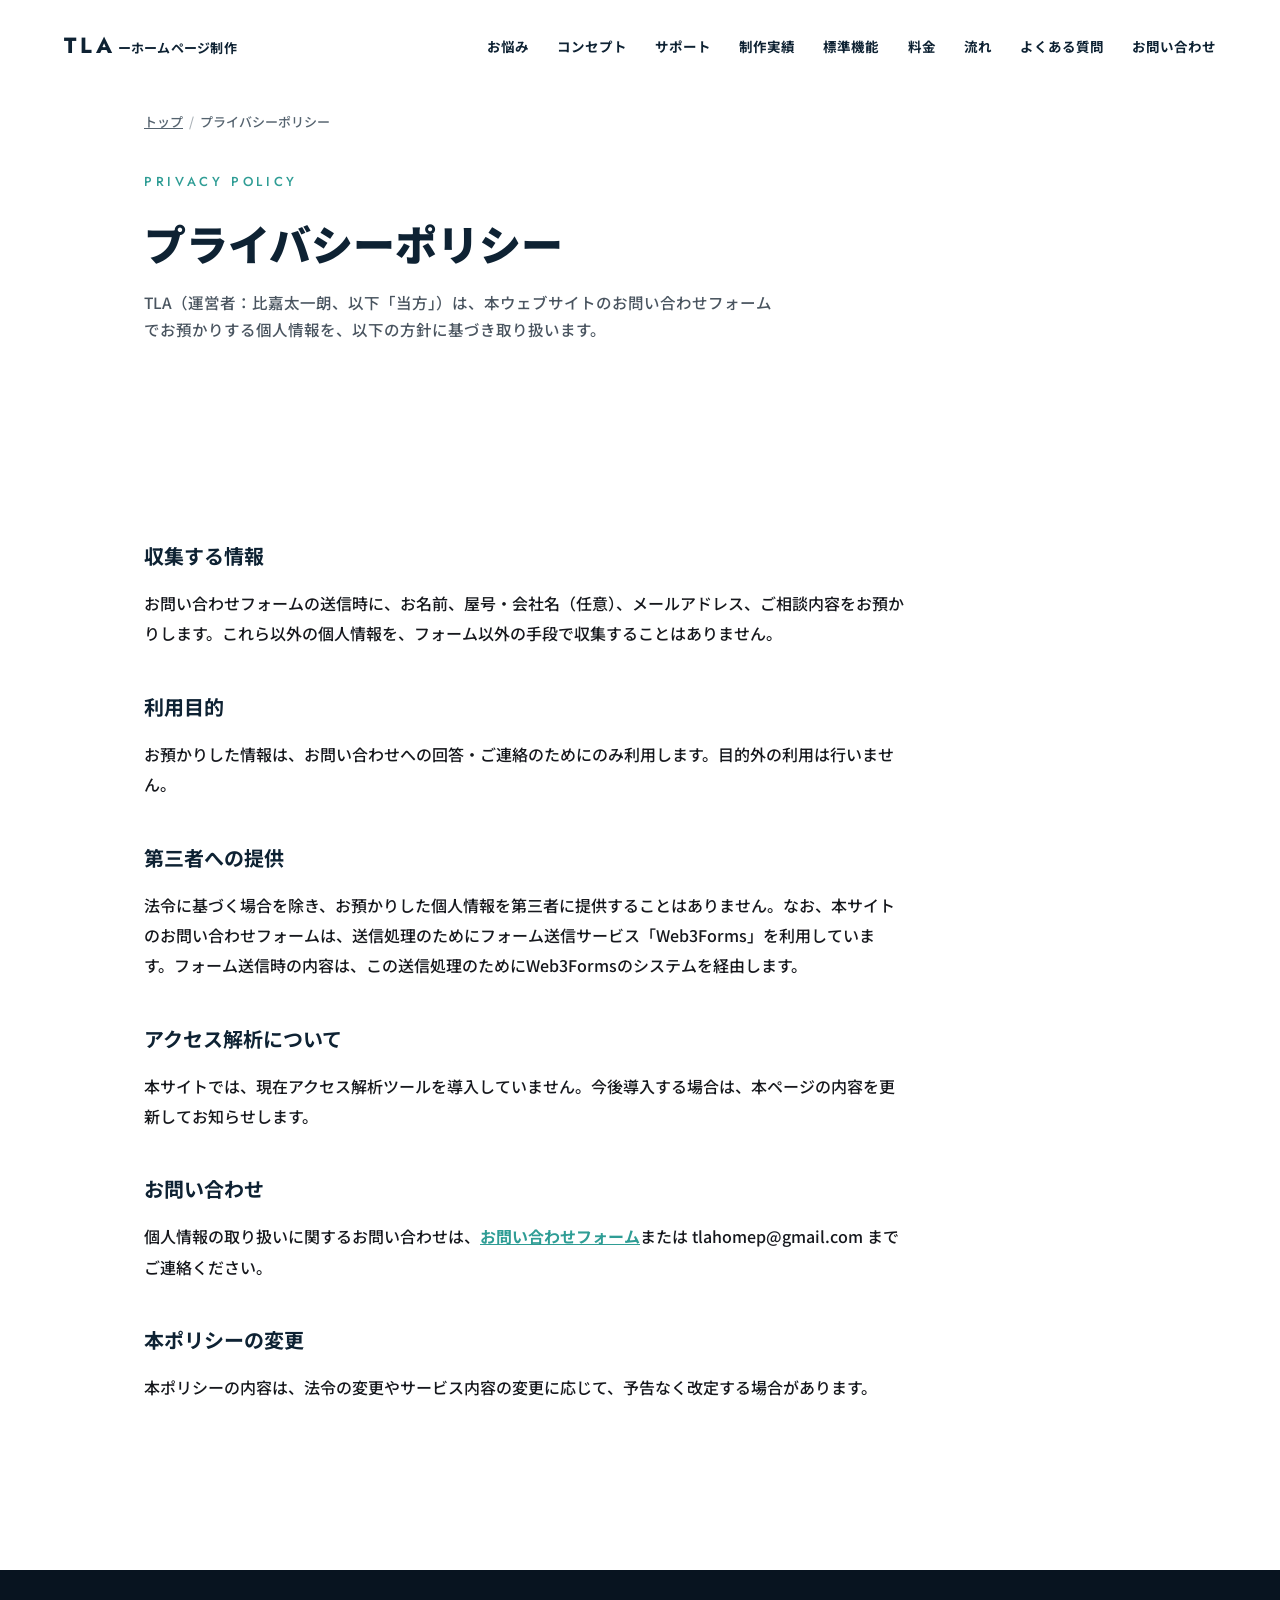
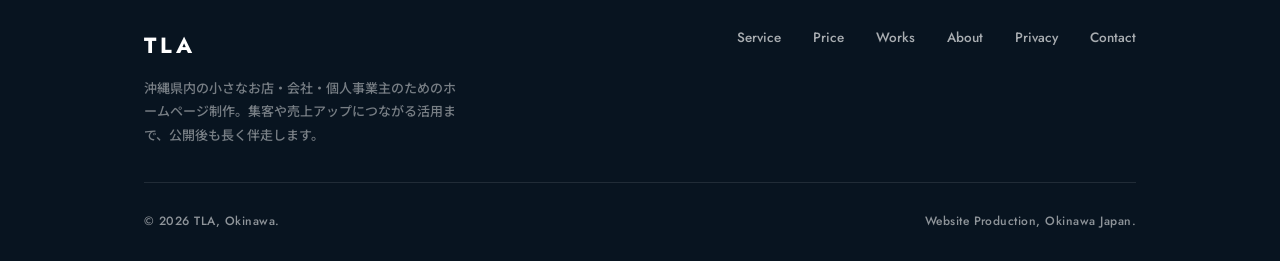
==== privacy/index.html @ 1b1809e0 "サービス・料金・実績・運営者情報・プライバシーポリシーページを追加しSEO拡張 - /service/ /pricing/ /works/ /about/ /privacy/ を新規追加(既存の公開情" ====
<!DOCTYPE html>
<html lang="ja">
<head>
<meta charset="UTF-8">
<meta name="viewport" content="width=device-width, initial-scale=1.0">
<title>プライバシーポリシー｜沖縄のホームページ制作TLA</title>
<meta name="description" content="沖縄のホームページ制作TLAにおける、お問い合わせフォームでお預かりする個人情報の取り扱いについてご案内します。収集する情報の範囲、利用目的、第三者提供の有無をまとめています。">
<link rel="canonical" href="https://okinawa-tla-homepage.netlify.app/privacy/">
<meta name="theme-color" content="#0e2233">

<meta property="og:type" content="website">
<meta property="og:locale" content="ja_JP">
<meta property="og:site_name" content="TLA">
<meta property="og:url" content="https://okinawa-tla-homepage.netlify.app/privacy/">
<meta property="og:title" content="プライバシーポリシー｜沖縄のホームページ制作TLA">
<meta property="og:description" content="沖縄のホームページ制作TLAにおける、お問い合わせフォームでお預かりする個人情報の取り扱いについてご案内します。">
<meta property="og:image" content="https://okinawa-tla-homepage.netlify.app/images/og-image.jpg">

<meta name="twitter:card" content="summary_large_image">
<meta name="twitter:title" content="プライバシーポリシー｜沖縄のホームページ制作TLA">
<meta name="twitter:image" content="https://okinawa-tla-homepage.netlify.app/images/og-image.jpg">

<link rel="icon" type="image/svg+xml" href="../images/favicon.svg">
<link rel="icon" type="image/png" sizes="32x32" href="../images/favicon-32.png">
<link rel="apple-touch-icon" sizes="180x180" href="../images/favicon-180.png">
<link rel="manifest" href="../site.webmanifest">

<link rel="preconnect" href="https://fonts.googleapis.com">
<link rel="preconnect" href="https://fonts.gstatic.com" crossorigin>
<link href="https://fonts.googleapis.com/css2?family=Jost:wght@400;500;700&family=Noto+Sans+JP:wght@400;500;700;900&display=swap" rel="stylesheet">
<link rel="stylesheet" href="../css/style.css">
</head>
<body>

<a href="#main" class="skip-link">メインコンテンツへ移動</a>

<header class="site-header" id="siteHeader">
  <a href="/" class="logo">TLA<span class="logo-sub">ーホームページ制作</span></a>
  <nav class="site-nav-bar">
    <a href="/#problem">お悩み</a>
    <a href="/#concept">コンセプト</a>
    <a href="/#support">サポート</a>
    <a href="/works/">制作実績</a>
    <a href="/service/">標準機能</a>
    <a href="/pricing/">料金</a>
    <a href="/#flow">流れ</a>
    <a href="/#faq">よくある質問</a>
    <a href="/#contact">お問い合わせ</a>
  </nav>
  <button class="nav-toggle" id="navToggle" aria-label="メニュー">
    <span></span><span></span><span></span>
  </button>
</header>

<nav class="nav-overlay" id="navOverlay">
  <ul class="nav-overlay-list">
    <li class="nav-home"><a href="/">ホームに戻る</a></li>
    <li><a href="/#problem">お悩み</a></li>
    <li><a href="/#concept">コンセプト</a></li>
    <li><a href="/#support">サポート</a></li>
    <li><a href="/works/">制作実績</a></li>
    <li><a href="/service/">標準機能</a></li>
    <li><a href="/pricing/">料金</a></li>
    <li><a href="/#flow">流れ</a></li>
    <li><a href="/#faq">よくある質問</a></li>
    <li><a href="/#contact">お問い合わせ</a></li>
  </ul>
</nav>

<main id="main">

  <nav class="breadcrumb" aria-label="パンくずリスト">
    <ol>
      <li><a href="/">トップ</a></li>
      <li>プライバシーポリシー</li>
    </ol>
  </nav>

  <div class="page-hero">
    <p class="eyebrow en">Privacy Policy</p>
    <h1>プライバシーポリシー</h1>
    <p class="section-lead">TLA（運営者：比嘉太一朗、以下「当方」）は、本ウェブサイトのお問い合わせフォームでお預かりする個人情報を、以下の方針に基づき取り扱います。</p>
  </div>

  <section class="section-pad">
    <div class="container">
      <div class="prose">
        <h2>収集する情報</h2>
        <p>お問い合わせフォームの送信時に、お名前、屋号・会社名（任意）、メールアドレス、ご相談内容をお預かりします。これら以外の個人情報を、フォーム以外の手段で収集することはありません。</p>

        <h2>利用目的</h2>
        <p>お預かりした情報は、お問い合わせへの回答・ご連絡のためにのみ利用します。目的外の利用は行いません。</p>

        <h2>第三者への提供</h2>
        <p>法令に基づく場合を除き、お預かりした個人情報を第三者に提供することはありません。なお、本サイトのお問い合わせフォームは、送信処理のためにフォーム送信サービス「Web3Forms」を利用しています。フォーム送信時の内容は、この送信処理のためにWeb3Formsのシステムを経由します。</p>

        <h2>アクセス解析について</h2>
        <p>本サイトでは、現在アクセス解析ツールを導入していません。今後導入する場合は、本ページの内容を更新してお知らせします。</p>

        <h2>お問い合わせ</h2>
        <p>個人情報の取り扱いに関するお問い合わせは、<a href="/#contact">お問い合わせフォーム</a>または tlahomep@gmail.com までご連絡ください。</p>

        <h2>本ポリシーの変更</h2>
        <p>本ポリシーの内容は、法令の変更やサービス内容の変更に応じて、予告なく改定する場合があります。</p>
      </div>
    </div>
  </section>

</main>

<footer class="site-footer">
  <div class="container">
    <div class="footer-top">
      <div>
        <p class="footer-logo en">TLA</p>
        <p class="footer-tag">沖縄県内の小さなお店・会社・個人事業主のためのホームページ制作。集客や売上アップにつながる活用まで、公開後も長く伴走します。</p>
      </div>
      <nav class="footer-nav en">
        <a href="/service/">Service</a>
        <a href="/pricing/">Price</a>
        <a href="/works/">Works</a>
        <a href="/about/">About</a>
        <a href="/privacy/">Privacy</a>
        <a href="/#contact">Contact</a>
      </nav>
    </div>
    <div class="footer-bottom en">
      <span>&copy; 2026 TLA, Okinawa.</span>
      <span>Website Production, Okinawa Japan.</span>
    </div>
  </div>
</footer>

<script src="../js/script.js"></script>
</body>
</html>
---- css/style.css ----
/* ==========================================================================
   TLA - Design Tokens
   ========================================================================== */
:root {
  --color-navy: #0e2233;
  --color-navy-deep: #081420;
  --color-ink: #16181d;
  --color-white: #ffffff;
  --color-off: #f6f5f1;
  --color-sand: #ece7dc;
  --color-mist: #eef5f4;
  --color-teal: #2f9d95;
  --color-teal-light: #6cc6bd;
  --color-sun: #ffd873;
  --color-pale-gray: #d7dcdd;
  --color-line: rgba(14, 34, 51, 0.12);
  --color-sand-tint: #fbf3e6;
  --color-navy-panel: #123047;

  --font-en: "Jost", "Helvetica Neue", Arial, sans-serif;
  --font-jp: "Noto Sans JP", "Hiragino Kaku Gothic ProN", "Yu Gothic", sans-serif;

  --container: 1120px;
  --gutter: clamp(24px, 6vw, 64px);

  --ease: cubic-bezier(0.22, 1, 0.36, 1);
}

* {
  margin: 0;
  padding: 0;
  box-sizing: border-box;
}

html {
  scroll-behavior: smooth;
}

body {
  font-family: var(--font-jp);
  font-weight: 500;
  color: var(--color-ink);
  background: var(--color-white);
  line-height: 1.8;
  -webkit-font-smoothing: antialiased;
  overflow-x: hidden;
}

img {
  max-width: 100%;
  display: block;
}

a {
  color: inherit;
  text-decoration: none;
}

ul {
  list-style: none;
}

.en {
  font-family: var(--font-en);
}

.container {
  max-width: var(--container);
  margin: 0 auto;
  padding: 0 var(--gutter);
}

section {
  position: relative;
}

.section-pad {
  padding: clamp(80px, 12vw, 160px) 0;
}

.eyebrow {
  display: inline-flex;
  align-items: center;
  font-family: var(--font-en);
  font-size: 13px;
  letter-spacing: 0.28em;
  text-transform: uppercase;
  color: var(--color-teal);
  margin-bottom: 20px;
}

.section-head {
  margin-bottom: clamp(40px, 6vw, 72px);
}

.section-title {
  font-size: clamp(28px, 3.6vw, 44px);
  font-weight: 700;
  letter-spacing: 0.02em;
  color: var(--color-navy);
}

.section-lead {
  margin-top: 18px;
  max-width: 46em;
  color: #4a5560;
  font-size: 15.5px;
}

/* ==========================================================================
   Header
   ========================================================================== */
.site-header {
  position: fixed;
  top: 0;
  left: 0;
  right: 0;
  z-index: 100;
  display: flex;
  align-items: center;
  justify-content: space-between;
  padding: 26px var(--gutter);
  transition: padding 0.4s var(--ease), background 0.4s var(--ease), box-shadow 0.4s var(--ease);
  mix-blend-mode: normal;
}

.site-header.is-scrolled {
  padding: 16px var(--gutter);
  background: rgba(255, 255, 255, 0.92);
  backdrop-filter: blur(10px);
  box-shadow: 0 1px 0 var(--color-line);
}

.logo {
  display: inline-flex;
  align-items: baseline;
  font-family: var(--font-en);
  font-size: 22px;
  font-weight: 700;
  letter-spacing: 0.16em;
  color: var(--color-navy);
  transition: color 0.4s var(--ease);
}

.logo-sub {
  font-family: var(--font-jp);
  font-size: 13px;
  font-weight: 700;
  letter-spacing: 0.02em;
  margin-left: 2px;
}

.site-header.is-scrolled .logo {
  color: var(--color-navy);
}

.site-nav-bar {
  display: flex;
  align-items: center;
  gap: clamp(16px, 2.2vw, 30px);
}

.site-nav-bar a {
  font-family: var(--font-jp);
  font-size: 13.5px;
  font-weight: 700;
  color: var(--color-navy);
  white-space: nowrap;
  transition: color 0.3s var(--ease);
}

.site-nav-bar a:hover {
  color: var(--color-teal);
}

.nav-toggle {
  display: none;
  position: relative;
  z-index: 110;
  width: 44px;
  height: 44px;
  flex-direction: column;
  align-items: center;
  justify-content: center;
  gap: 6px;
  background: transparent;
  border: none;
  cursor: pointer;
}

@media (max-width: 1080px) {
  .site-nav-bar {
    display: none;
  }

  .nav-toggle {
    display: flex;
  }
}

.nav-toggle span {
  display: block;
  width: 26px;
  height: 1.5px;
  background: var(--color-navy);
  transition: background 0.4s var(--ease), transform 0.35s var(--ease), opacity 0.3s var(--ease);
}

.site-header.is-scrolled .nav-toggle span {
  background: var(--color-navy);
}

.nav-toggle.is-open span {
  background: var(--color-navy) !important;
}

.nav-toggle.is-open span:nth-child(1) {
  transform: translateY(7.5px) rotate(45deg);
}

.nav-toggle.is-open span:nth-child(2) {
  opacity: 0;
}

.nav-toggle.is-open span:nth-child(3) {
  transform: translateY(-7.5px) rotate(-45deg);
}

.nav-overlay {
  position: fixed;
  inset: 0;
  z-index: 105;
  background: linear-gradient(155deg, #f6fbfa, #e3f3ee);
  display: flex;
  align-items: center;
  justify-content: center;
  opacity: 0;
  visibility: hidden;
  transition: opacity 0.5s var(--ease), visibility 0.5s var(--ease);
}

.nav-overlay.is-open {
  opacity: 1;
  visibility: visible;
}

.nav-overlay-list {
  text-align: center;
}

.nav-overlay-list li {
  overflow: hidden;
}

.nav-overlay-list a {
  display: inline-block;
  font-family: var(--font-jp);
  font-weight: 700;
  font-size: clamp(24px, 5vw, 38px);
  letter-spacing: 0.04em;
  color: var(--color-navy);
  padding: 12px 0;
  transform: translateY(110%);
  transition: transform 0.6s var(--ease), color 0.3s;
}

.nav-overlay.is-open .nav-overlay-list a {
  transform: translateY(0);
}

.nav-overlay-list a:hover {
  color: var(--color-teal);
}

.nav-overlay-list .nav-home a {
  color: var(--color-teal);
  font-size: clamp(16px, 3.4vw, 20px);
  letter-spacing: 0.2em;
  text-transform: uppercase;
}

/* ==========================================================================
   Hero
   ========================================================================== */
.hero {
  position: relative;
  min-height: 100svh;
  display: flex;
  align-items: center;
  background: var(--color-off);
  overflow: hidden;
  padding-top: clamp(72px, 10vh, 100px);
}

.hero-diagonal {
  position: absolute;
  inset: 0;
  z-index: 0;
  clip-path: polygon(54% 0, 100% 0, 100% 100%, 46% 100%);
  background: linear-gradient(155deg, #d9f1ec, #bce4da);
  overflow: hidden;
}

.hero-content {
  position: relative;
  z-index: 1;
  width: 100%;
  padding: clamp(48px, 7vw, 80px) var(--gutter) clamp(48px, 7vw, 80px) calc(var(--gutter) + 36px);
}

.hero-eyebrow-vertical {
  position: absolute;
  left: 14px;
  top: 50%;
  transform: translateY(-50%);
  z-index: 1;
  writing-mode: vertical-rl;
  font-size: 12px;
  letter-spacing: 0.32em;
  color: #9aa3ab;
}

.hero-text {
  max-width: 1180px;
}

.hero-copy-en {
  font-family: var(--font-jp);
  font-weight: 900;
  color: var(--color-navy);
  font-size: clamp(46px, 8.4vw, 118px);
  line-height: 1.08;
  letter-spacing: 0.01em;
}

.hero-copy-en span {
  display: block;
  opacity: 0;
  transform: translateY(24px);
  animation: rise 1s var(--ease) forwards;
}

.hero-copy-en span:nth-child(2) {
  animation-delay: 0.12s;
  color: var(--color-teal);
}

.hero-price-line {
  margin-top: 28px;
  font-size: 15.5px;
  font-weight: 700;
  line-height: 1.9;
  color: var(--color-teal);
  letter-spacing: 0.01em;
  opacity: 0;
  animation: fadeIn 1s var(--ease) forwards;
  animation-delay: 0.36s;
}

.hero-btns {
  display: flex;
  flex-wrap: wrap;
  gap: 16px;
  margin-top: 32px;
  opacity: 0;
  animation: fadeIn 1s var(--ease) forwards;
  animation-delay: 0.5s;
}

.btn {
  display: inline-flex;
  align-items: center;
  justify-content: center;
  gap: 8px;
  min-height: 52px;
  padding: 15px 30px;
  border-radius: 999px;
  font-size: 14.5px;
  font-weight: 700;
  letter-spacing: 0.02em;
  transition: transform 0.3s var(--ease), background 0.3s var(--ease), color 0.3s var(--ease), border-color 0.3s var(--ease);
}

.btn-primary {
  background: var(--color-navy);
  color: var(--color-white);
}

.btn-primary:hover {
  transform: translateY(-2px);
  background: var(--color-teal);
}

.btn-outline {
  border: 1px solid var(--color-line);
  color: var(--color-navy);
}

.btn-outline:hover {
  transform: translateY(-2px);
  border-color: var(--color-navy);
  background: var(--color-white);
}

@media (max-width: 900px) {
  .hero {
    display: block;
    min-height: auto;
    padding-top: clamp(64px, 9vh, 88px);
    padding-bottom: clamp(32px, 6vw, 48px);
  }

  .hero-diagonal {
    clip-path: none;
    position: absolute;
    inset: 0 0 auto 0;
    height: 22vh;
    min-height: 160px;
    overflow: hidden;
  }

  .hero-diagonal::after {
    content: "";
    position: absolute;
    inset: 0;
    background: linear-gradient(to bottom, rgba(217, 241, 236, 0) 30%, var(--color-off) 100%);
  }

  .hero-content {
    padding-top: clamp(10px, 3vw, 18px);
    padding-left: var(--gutter);
  }

  .hero-eyebrow-vertical {
    display: none;
  }
}

@keyframes rise {
  to { opacity: 1; transform: translateY(0); }
}

@keyframes fadeIn {
  to { opacity: 1; }
}

/* ==========================================================================
   Try First (1ヶ月無料の流れ)
   ========================================================================== */
.tryfirst {
  background: var(--color-white);
}

.tryfirst-steps {
  display: flex;
  flex-direction: column;
  align-items: center;
  gap: 10px;
  max-width: 460px;
  margin: 0 auto;
}

.tryfirst-step {
  width: 100%;
  background: var(--color-off);
  border-radius: 6px;
  padding: 24px 28px;
  text-align: center;
}

.tryfirst-step-num {
  font-size: 13px;
  font-weight: 700;
  letter-spacing: 0.16em;
  color: var(--color-teal);
  margin-bottom: 8px;
}

.tryfirst-step-label {
  font-size: 17px;
  font-weight: 700;
  color: var(--color-navy);
  line-height: 1.5;
}

.tryfirst-arrow {
  font-size: 22px;
  font-weight: 700;
  color: var(--color-teal-light);
}

.tryfirst-step--final {
  background: var(--color-navy);
}

.tryfirst-step--final .tryfirst-step-num {
  color: var(--color-teal-light);
}

.tryfirst-branch {
  display: grid;
  grid-template-columns: 1fr 1fr;
  gap: 10px;
  margin-top: 6px;
}

.tryfirst-branch-item {
  padding: 14px 10px;
  border-radius: 4px;
}

.tryfirst-branch-item--yes {
  background: var(--color-teal);
}

.tryfirst-branch-item--no {
  background: rgba(255, 255, 255, 0.08);
  border: 1px solid rgba(255, 255, 255, 0.18);
}

.tryfirst-branch-label {
  font-size: 12.5px;
  font-weight: 700;
  color: var(--color-white);
}

.tryfirst-branch-item--no .tryfirst-branch-label {
  color: rgba(255, 255, 255, 0.75);
}

.tryfirst-branch-result {
  margin-top: 6px;
  font-size: 15px;
  font-weight: 900;
  color: var(--color-white);
}

.tryfirst-branch-item--no .tryfirst-branch-result {
  color: rgba(255, 255, 255, 0.75);
}

.tryfirst-highlight {
  margin-top: clamp(32px, 5vw, 48px);
  text-align: center;
  font-size: clamp(18px, 2.2vw, 24px);
  font-weight: 700;
  color: var(--color-navy);
}

.tryfirst-highlight strong {
  color: var(--color-teal);
}

/* ==========================================================================
   Problem
   ========================================================================== */
.problem {
  background: linear-gradient(155deg, #d9f1ec, #bce4da);
}

.problem-list {
  display: grid;
}

.problem-row {
  display: grid;
  grid-template-columns: 64px 1fr;
  gap: clamp(16px, 3vw, 32px);
  padding: clamp(22px, 3vw, 30px) 0;
  border-top: 1px solid rgba(14, 34, 51, 0.14);
}

.problem-row:last-child {
  border-bottom: 1px solid rgba(14, 34, 51, 0.14);
}

.problem-mark {
  font-size: 22px;
  font-weight: 700;
  color: var(--color-navy);
  opacity: 0.4;
}

.problem-row h3 {
  font-size: 16.5px;
  font-weight: 700;
  color: var(--color-navy);
  line-height: 1.5;
  margin-bottom: 6px;
}

.problem-row p:not(.problem-mark) {
  font-size: 14px;
  color: #3f4b52;
}

/* ==========================================================================
   Role (ホームページの役割)
   ========================================================================== */
.role {
  background: var(--color-white);
}

.role-flow {
  display: flex;
  flex-direction: column;
  align-items: center;
  gap: 8px;
  max-width: 560px;
  margin: 0 auto;
}

.role-flow-stage {
  width: 100%;
  background: var(--color-mist);
  border-radius: 6px;
  padding: 22px 26px;
  text-align: center;
}

.role-flow-stage-label {
  font-size: 14.5px;
  font-weight: 700;
  color: var(--color-navy);
}

.role-flow-stage--main {
  background: var(--color-navy);
}

.role-flow-stage--main .role-flow-stage-label {
  color: var(--color-white);
  font-size: 19px;
  letter-spacing: 0.04em;
}

.role-flow-chips {
  display: flex;
  flex-wrap: wrap;
  justify-content: center;
  gap: 8px;
  margin-top: 12px;
}

.role-flow-chips span {
  padding: 6px 14px;
  border-radius: 999px;
  background: var(--color-white);
  border: 1px solid var(--color-line);
  font-size: 12.5px;
  font-weight: 700;
  color: #45505c;
}

.role-flow-arrow {
  font-size: 20px;
  font-weight: 700;
  color: var(--color-teal-light);
}

/* ==========================================================================
   Concept
   ========================================================================== */
.concept {
  background: var(--color-mist);
}

.concept-grid {
  display: grid;
  grid-template-columns: 1.5fr 1fr;
  gap: clamp(40px, 6vw, 100px);
  align-items: start;
}

.concept-statement {
  font-size: clamp(18px, 1.8vw, 24px);
  font-weight: 700;
  color: var(--color-navy);
  line-height: 1.7;
  letter-spacing: 0.02em;
}

.concept-statement em {
  font-style: normal;
  color: var(--color-teal);
  border-bottom: 1px solid var(--color-teal-light);
}

.hl {
  color: var(--color-teal);
  font-weight: 700;
  border-bottom: 1px solid var(--color-teal-light);
}

.concept-body-title {
  font-size: clamp(19px, 2vw, 23px);
  font-weight: 700;
  color: var(--color-navy);
  line-height: 1.5;
  margin-bottom: 18px;
}

.concept-body p {
  color: #4a5560;
  font-size: 15.5px;
  margin-bottom: 1.6em;
}

.concept-body p:last-child {
  margin-bottom: 0;
}

.founder-tag {
  margin-top: 40px;
  display: flex;
  align-items: center;
  gap: 14px;
}

.founder-tag .mark {
  width: 52px;
  height: 52px;
  border-radius: 50%;
  background: #000000;
  object-fit: contain;
  padding: 8px;
  box-sizing: border-box;
  flex-shrink: 0;
}

.founder-tag .name {
  font-size: 15px;
  color: var(--color-navy);
  font-weight: 700;
  letter-spacing: 0.04em;
  line-height: 0.8;
}

.founder-tag .role {
  font-size: 12.5px;
  color: #8a93a0;
  margin-top: 4px;
  line-height: 0.8;
}

/* ==========================================================================
   Support
   ========================================================================== */
.support {
  background: var(--color-white);
}

.support-circles {
  display: flex;
  flex-wrap: wrap;
  justify-content: center;
  gap: clamp(16px, 3vw, 28px);
  margin-top: clamp(16px, 4vw, 32px);
}

.support-circle {
  display: flex;
  align-items: center;
  justify-content: center;
  width: 148px;
  height: 148px;
  border-radius: 50%;
  text-align: center;
  font-size: 15px;
  font-weight: 700;
  color: var(--color-navy);
  line-height: 1.5;
  box-shadow: 0 10px 24px rgba(14, 34, 51, 0.08);
  transition: transform 0.4s var(--ease);
}

.support-circle:hover {
  transform: translateY(-6px);
}

.support-circle--1 { background: var(--color-mist); }
.support-circle--2 { background: var(--color-sand-tint); }
.support-circle--3 { background: #eaf7f4; }
.support-circle--4 { background: var(--color-off); border: 2px solid var(--color-teal-light); }
.support-circle--5 { background: var(--color-teal); color: var(--color-white); }

.support-circles > .reveal:nth-child(1) { transition-delay: 0s; }
.support-circles > .reveal:nth-child(2) { transition-delay: 0.06s; }
.support-circles > .reveal:nth-child(3) { transition-delay: 0.12s; }
.support-circles > .reveal:nth-child(4) { transition-delay: 0.18s; }
.support-circles > .reveal:nth-child(5) { transition-delay: 0.24s; }
.support-circles > .reveal:nth-child(6) { transition-delay: 0.3s; }

@media (max-width: 600px) {
  .support-circle {
    width: 118px;
    height: 118px;
    font-size: 13.5px;
  }
}

/* ==========================================================================
   Mid CTA banner
   ========================================================================== */
.mid-cta {
  background: linear-gradient(120deg, var(--color-teal), #1c7d76);
  padding: clamp(48px, 7vw, 72px) 0;
}

.mid-cta-inner {
  display: flex;
  flex-wrap: wrap;
  align-items: center;
  justify-content: space-between;
  gap: 24px;
}

.mid-cta-inner h2 {
  font-size: clamp(22px, 2.6vw, 30px);
  font-weight: 700;
  color: var(--color-white);
}

.btn-primary-lg {
  display: inline-flex;
  align-items: center;
  gap: 10px;
  background: var(--color-white);
  color: var(--color-navy);
  padding: 16px 34px;
  border-radius: 999px;
  font-size: 15px;
  font-weight: 700;
  white-space: nowrap;
  transition: transform 0.3s var(--ease), background 0.3s var(--ease);
}

.btn-primary-lg:hover {
  transform: translateY(-2px);
  background: var(--color-sun);
}

/* ==========================================================================
   Numbers strip
   ========================================================================== */
.numbers {
  background: linear-gradient(155deg, #eef8f5, #dcf0ea);
  color: var(--color-navy);
  padding: clamp(48px, 7vw, 80px) 0;
}

.numbers-grid {
  display: grid;
  grid-template-columns: repeat(3, 1fr);
  gap: 32px;
}

.numbers-grid div {
  text-align: center;
  border-left: 1px solid rgba(14, 34, 51, 0.12);
  padding: 0 12px;
}

.numbers-grid div:first-child {
  border-left: none;
}

.numbers-grid .num {
  font-family: var(--font-en);
  font-size: clamp(30px, 4vw, 46px);
  font-weight: 700;
  color: var(--color-teal);
  line-height: 1;
}

.numbers-grid .num sup {
  font-size: 0.4em;
  margin-left: 4px;
}

.numbers-grid .label {
  margin-top: 12px;
  font-size: 12.5px;
  letter-spacing: 0.08em;
  color: #4a5560;
}

/* ==========================================================================
   Fit (こんな事業者におすすめ)
   ========================================================================== */
.fit {
  background: var(--color-sand-tint);
}

.fit-grid {
  display: grid;
  grid-template-columns: repeat(3, 1fr);
  gap: 18px;
}

.fit-card {
  display: flex;
  align-items: flex-start;
  gap: 14px;
  padding: 22px 24px;
  background: var(--color-white);
  border: 1px solid var(--color-line);
  border-radius: 4px;
}

.fit-card p {
  font-size: 14.5px;
  font-weight: 700;
  color: var(--color-navy);
  line-height: 1.6;
}

.fit-icon {
  display: flex;
  align-items: center;
  justify-content: center;
  width: 24px;
  height: 24px;
  flex-shrink: 0;
  border-radius: 50%;
  background: var(--color-teal);
  color: var(--color-white);
  margin-top: 2px;
}

.fit-icon svg {
  width: 14px;
  height: 14px;
}

@media (max-width: 900px) {
  .fit-grid {
    grid-template-columns: 1fr 1fr;
  }
}

@media (max-width: 600px) {
  .fit-grid {
    grid-template-columns: 1fr;
  }
}

/* ==========================================================================
   Service (Function grid)
   ========================================================================== */
.func {
  background: var(--color-sand-tint);
}

.include-grid {
  display: grid;
  grid-template-columns: repeat(4, 1fr);
  gap: 14px;
}

.include-card {
  display: flex;
  align-items: center;
  gap: 12px;
  padding: 18px 20px;
  background: var(--color-white);
  border: 1px solid var(--color-line);
  border-radius: 4px;
}

.include-card p {
  font-size: 13.5px;
  font-weight: 700;
  color: var(--color-navy);
}

.include-icon {
  display: flex;
  align-items: center;
  justify-content: center;
  width: 22px;
  height: 22px;
  flex-shrink: 0;
  border-radius: 50%;
  background: var(--color-teal);
  color: var(--color-white);
}

.include-icon svg {
  width: 12px;
  height: 12px;
}

@media (max-width: 900px) {
  .include-grid {
    grid-template-columns: repeat(3, 1fr);
  }
}

@media (max-width: 600px) {
  .include-grid {
    grid-template-columns: 1fr 1fr;
  }
}

/* ==========================================================================
   Price
   ========================================================================== */
.price {
  position: relative;
  overflow: hidden;
  background: linear-gradient(135deg, #dcedf5 0%, #e3f0ea 32%, #f2f0e2 68%, #f6f0dd 100%);
}

.price::before {
  content: "";
  position: absolute;
  inset: 0;
  z-index: 0;
  background:
    radial-gradient(ellipse 60% 50% at 90% -10%, rgba(12, 130, 190, 0.22), transparent 62%),
    radial-gradient(ellipse 55% 45% at -10% 15%, rgba(15, 172, 142, 0.16), transparent 60%),
    radial-gradient(ellipse 60% 45% at 100% 105%, rgba(255, 216, 115, 0.18), transparent 60%);
  pointer-events: none;
}

.price .container {
  position: relative;
  z-index: 1;
}

.price-intro {
  margin-top: 22px;
  max-width: 42em;
  font-size: 15px;
  line-height: 1.9;
  color: #45505c;
}

.plan-card {
  background: var(--color-white);
  border: 1px solid var(--color-line);
  border-radius: 4px;
  padding: clamp(32px, 4vw, 56px);
  position: relative;
}

.plan-top {
  display: flex;
  flex-wrap: wrap;
  justify-content: space-between;
  align-items: flex-end;
  gap: 24px;
  padding-bottom: 32px;
  border-bottom: 1px solid var(--color-line);
  margin-bottom: 32px;
}

.plan-name {
  font-size: 12.5px;
  letter-spacing: 0.24em;
  text-transform: uppercase;
  color: var(--color-teal);
  font-family: var(--font-en);
  margin-bottom: 10px;
}

.plan-headline {
  font-size: clamp(20px, 2.2vw, 26px);
  font-weight: 700;
  color: var(--color-navy);
}

.plan-after-label {
  font-size: 12.5px;
  letter-spacing: 0.06em;
  color: #6a7481;
  margin-bottom: 16px;
}

.plan-prices {
  display: grid;
  grid-template-columns: 1fr 1fr;
  gap: 24px;
  margin-bottom: 36px;
}

.price-box {
  padding: 24px;
  background: var(--color-off);
  border-radius: 3px;
}

.price-box .label {
  font-size: 13px;
  color: #6a7481;
  letter-spacing: 0.04em;
  margin-bottom: 10px;
}

.price-box .amount {
  font-family: var(--font-en);
  font-size: clamp(30px, 3.6vw, 42px);
  font-weight: 700;
  color: var(--color-navy);
  line-height: 1;
}

.price-box .amount span {
  font-size: 15px;
  font-weight: 500;
  margin-left: 4px;
  color: #6a7481;
}

.price-box .note {
  margin-top: 10px;
  font-size: 12.5px;
  color: #8a93a0;
}

.plan-free {
  display: flex;
  align-items: center;
  gap: 16px;
  padding: 20px 24px;
  background: linear-gradient(90deg, rgba(47, 157, 149, 0.08), rgba(47, 157, 149, 0));
  border-left: 3px solid var(--color-teal);
  margin-bottom: 32px;
}

.plan-free .tag {
  display: inline-flex;
  align-items: center;
  font-weight: 900;
  font-size: 20px;
  letter-spacing: 0.04em;
  color: var(--color-white);
  background: var(--color-teal);
  padding: 10px 20px;
  border-radius: 999px;
  white-space: nowrap;
}

.plan-free p {
  font-size: 14px;
  color: #45505c;
}

.plan-list {
  display: grid;
  grid-template-columns: repeat(2, 1fr);
  gap: 12px 32px;
}

.plan-list li {
  display: flex;
  align-items: flex-start;
  gap: 10px;
  font-size: 14px;
  color: #45505c;
}

.plan-list li::before {
  content: "";
  width: 5px;
  height: 5px;
  border-radius: 50%;
  background: var(--color-teal);
  margin-top: 9px;
  flex-shrink: 0;
}

.plan-monthly {
  margin-bottom: 32px;
  padding: 26px 28px;
  background: var(--color-off);
  border-radius: 4px;
}

.plan-monthly-title {
  font-size: 13px;
  font-weight: 700;
  letter-spacing: 0.04em;
  color: #6a7481;
  margin-bottom: 16px;
}

.plan-monthly-list {
  display: grid;
  grid-template-columns: repeat(3, 1fr);
  gap: 10px 20px;
  margin-bottom: 20px;
}

.plan-monthly-list li {
  position: relative;
  padding-left: 16px;
  font-size: 13.5px;
  font-weight: 700;
  color: #45505c;
}

.plan-monthly-list li::before {
  content: "";
  position: absolute;
  left: 0;
  top: 8px;
  width: 5px;
  height: 5px;
  border-radius: 50%;
  background: var(--color-teal);
}

.plan-monthly-highlight {
  font-size: 17px;
  font-weight: 900;
  color: var(--color-teal);
}

.plan-monthly-note {
  margin-top: 10px;
  font-size: 11.5px;
  color: #8a93a0;
}

@media (max-width: 900px) {
  .plan-monthly-list {
    grid-template-columns: 1fr 1fr;
  }
}

@media (max-width: 600px) {
  .plan-monthly-list {
    grid-template-columns: 1fr;
  }
}

/* ==========================================================================
   Flow
   ========================================================================== */
.flow-list {
  display: grid;
  gap: 0;
}

.flow-icon {
  display: flex;
  align-items: center;
  justify-content: center;
  width: 44px;
  height: 44px;
  border-radius: 50%;
  background: var(--color-mist);
  color: var(--color-teal);
  margin-top: 4px;
}

.flow-icon svg {
  width: 20px;
  height: 20px;
}

.flow-item {
  display: grid;
  grid-template-columns: 44px 100px 1fr;
  align-items: start;
  gap: clamp(16px, 3vw, 32px);
  padding: clamp(28px, 3.4vw, 40px) 0;
  border-top: 1px solid var(--color-line);
}

.flow-item:last-child {
  border-bottom: 1px solid var(--color-line);
}

.flow-num {
  font-family: var(--font-en);
  font-size: 15px;
  color: var(--color-teal);
  letter-spacing: 0.04em;
  padding-top: 4px;
}

.flow-num b {
  display: block;
  font-size: clamp(30px, 3vw, 40px);
  color: var(--color-navy);
  font-weight: 700;
  line-height: 1;
  margin-bottom: 6px;
}

.flow-content h3 {
  font-size: 17px;
  font-weight: 700;
  color: var(--color-navy);
  margin-bottom: 8px;
  letter-spacing: 0.02em;
}

.flow-content p {
  font-size: 14.5px;
  color: #56606b;
  max-width: 42em;
}

/* ==========================================================================
   Works
   ========================================================================== */
.works {
  background: var(--color-white);
  color: var(--color-navy);
}

.works .section-lead {
  color: #4a5560;
  max-width: 52em;
}

.works-head .eyebrow {
  display: flex;
}

.works-title {
  font-size: clamp(28px, 4vw, 44px);
  font-weight: 900;
  color: var(--color-navy);
  letter-spacing: 0.02em;
}

.works-subtitle {
  margin-top: 22px;
  font-size: clamp(16px, 1.8vw, 19px);
  font-weight: 700;
  color: var(--color-navy);
}


.works-grid {
  display: grid;
  grid-template-columns: repeat(3, 1fr);
  gap: 28px;
}

.work-card {
  display: block;
  position: relative;
  background: var(--color-white);
  border-radius: 4px;
  overflow: hidden;
  transition: transform 0.5s var(--ease), box-shadow 0.4s var(--ease);
}

.work-card:hover {
  transform: translateY(-6px);
  box-shadow: 0 12px 28px rgba(14, 34, 51, 0.12);
}

.work-thumb {
  aspect-ratio: 16 / 10;
  background: linear-gradient(135deg, #1c3e4c, #123047);
  display: flex;
  align-items: center;
  justify-content: center;
  position: relative;
  overflow: hidden;
}

.work-thumb img {
  position: absolute;
  inset: 0;
  width: 100%;
  height: 100%;
  object-fit: cover;
  object-position: top;
}

.work-card.is-ready .work-thumb {
  background: linear-gradient(135deg, #175a54, #0e2233);
}

.work-thumb--next {
  background: linear-gradient(135deg, var(--color-off), var(--color-mist));
}

.work-caption {
  padding: 16px 18px 20px;
}

.work-caption-title {
  font-size: 15px;
  font-weight: 700;
  color: var(--color-navy);
  line-height: 1.3;
  margin-bottom: 6px;
}

.work-caption-tags {
  font-size: 12px;
  color: #56606b;
  letter-spacing: 0.02em;
  line-height: 1.4;
}

.work-badge {
  position: absolute;
  top: 12px;
  left: 12px;
  z-index: 1;
  padding: 5px 12px;
  border-radius: 999px;
  font-size: 11px;
  font-weight: 700;
  letter-spacing: 0.04em;
  color: var(--color-white);
}

.work-badge--real {
  background: var(--color-teal);
}

.work-badge--sample {
  background: var(--color-navy);
}

.work-sample-note {
  padding: 0 18px 16px;
  font-size: 11.5px;
  color: #8a93a0;
}

/* ==========================================================================
   FAQ
   ========================================================================== */
.faq {
  background: var(--color-mist);
}

.faq-list {
  max-width: 760px;
}

.faq-item {
  border-bottom: 1px solid var(--color-line);
  padding: 22px 0;
}

.faq-item summary {
  cursor: pointer;
  list-style: none;
  display: flex;
  justify-content: space-between;
  align-items: center;
  gap: 20px;
  font-size: 15px;
  font-weight: 700;
  color: var(--color-navy);
}

.faq-item summary::-webkit-details-marker {
  display: none;
}

.faq-item summary::after {
  content: "+";
  flex-shrink: 0;
  font-family: var(--font-en);
  font-size: 20px;
  font-weight: 400;
  color: var(--color-teal);
  transition: transform 0.3s var(--ease);
}

.faq-item[open] summary::after {
  transform: rotate(45deg);
}

.faq-item p {
  margin-top: 14px;
  font-size: 14px;
  color: #4a5560;
  max-width: 60em;
}

/* ==========================================================================
   Contact
   ========================================================================== */
.contact {
  background: var(--color-white);
}

.contact-grid {
  display: grid;
  grid-template-columns: 1fr 1fr;
  gap: clamp(40px, 6vw, 96px);
  align-items: center;
}

.contact-copy .section-title {
  margin-bottom: 20px;
}

.contact-list {
  margin-top: 32px;
  display: grid;
  gap: 18px;
}

.contact-list li {
  display: flex;
  align-items: center;
  gap: 14px;
  font-size: 14.5px;
  color: #45505c;
}

.contact-list .k {
  font-family: var(--font-en);
  font-size: 11.5px;
  letter-spacing: 0.14em;
  color: var(--color-teal);
  width: 90px;
  flex-shrink: 0;
}

.contact-line {
  display: flex;
  align-items: center;
  gap: 18px;
  margin-top: 32px;
  padding: 18px 20px;
  background: var(--color-off);
  border-radius: 4px;
}

.contact-line img {
  flex-shrink: 0;
  border-radius: 3px;
  background: var(--color-white);
  padding: 6px;
}

.contact-line-title {
  font-size: 14.5px;
  font-weight: 700;
  color: var(--color-navy);
  margin-bottom: 4px;
}

.contact-line-note {
  font-size: 12.5px;
  color: #6a7481;
}

.contact-form {
  display: grid;
  gap: 18px;
}

.field {
  display: grid;
  gap: 8px;
}

.field label {
  font-size: 12.5px;
  letter-spacing: 0.04em;
  color: #6a7481;
}

.field input,
.field select,
.field textarea {
  font-family: var(--font-jp);
  font-size: 14.5px;
  padding: 14px 16px;
  border: 1px solid var(--color-line);
  border-radius: 3px;
  background: var(--color-off);
  color: var(--color-ink);
  transition: border-color 0.3s;
}

.field input:focus,
.field select:focus,
.field textarea:focus {
  outline: none;
  border-color: var(--color-teal);
  background: var(--color-white);
}

.field textarea {
  resize: vertical;
  min-height: 120px;
}

.submit-btn {
  justify-self: start;
  margin-top: 6px;
  display: inline-flex;
  align-items: center;
  gap: 12px;
  background: var(--color-navy);
  color: var(--color-white);
  border: none;
  padding: 16px 34px;
  font-family: var(--font-jp);
  font-size: 14.5px;
  letter-spacing: 0.06em;
  cursor: pointer;
  border-radius: 2px;
  transition: background 0.3s var(--ease), transform 0.3s var(--ease);
}

.submit-btn:hover {
  background: var(--color-teal);
  transform: translateY(-2px);
}

.form-note {
  font-size: 12.5px;
  color: #8a93a0;
  margin-top: 4px;
}

.form-note.is-success {
  color: var(--color-teal);
  font-weight: 700;
}

.form-note.is-error {
  color: #d9534f;
  font-weight: 700;
}

/* ==========================================================================
   Sticky mobile CTA bar
   ========================================================================== */
.sp-ctabar {
  display: none;
}

@media (max-width: 700px) {
  .sp-ctabar {
    display: flex;
    position: fixed;
    left: 0;
    right: 0;
    bottom: 0;
    z-index: 90;
    box-shadow: 0 -4px 16px rgba(14, 34, 51, 0.12);
  }

  .sp-ctabar-btn {
    flex: 1;
    display: flex;
    flex-direction: column;
    align-items: center;
    justify-content: center;
    gap: 3px;
    padding: 9px 4px 8px;
    font-size: 11px;
    font-weight: 700;
  }

  .sp-ctabar-btn svg {
    width: 18px;
    height: 18px;
  }

  .sp-ctabar-btn--line {
    background: var(--color-teal);
    color: var(--color-white);
  }

  .sp-ctabar-btn--primary {
    background: var(--color-navy);
    color: var(--color-white);
  }

  body {
    padding-bottom: 58px;
  }
}

/* ==========================================================================
   Final CTA
   ========================================================================== */
.final-cta {
  background: var(--color-navy-panel);
  text-align: center;
}

.final-cta .eyebrow {
  justify-content: center;
}

.final-cta-inner {
  max-width: 620px;
  margin: 0 auto;
}

.final-cta-title {
  color: var(--color-white);
  font-size: clamp(28px, 3.6vw, 42px);
}

.final-cta-body {
  margin-top: 20px;
  font-size: 15.5px;
  line-height: 1.9;
  color: rgba(255, 255, 255, 0.72);
}

.final-cta-btns {
  margin-top: clamp(32px, 5vw, 44px);
  display: flex;
  flex-wrap: wrap;
  justify-content: center;
  gap: 16px;
}

.btn-outline-lg {
  border: 1px solid rgba(255, 255, 255, 0.3);
  color: var(--color-white);
}

.btn-outline-lg:hover {
  transform: translateY(-2px);
  background: rgba(255, 255, 255, 0.08);
  border-color: var(--color-white);
}

/* ==========================================================================
   Footer
   ========================================================================== */
.site-footer {
  background: var(--color-navy-deep);
  color: rgba(255, 255, 255, 0.55);
  padding: 56px 0 28px;
}

.footer-top {
  display: flex;
  justify-content: space-between;
  align-items: flex-start;
  flex-wrap: wrap;
  gap: 32px;
  padding-bottom: 36px;
  border-bottom: 1px solid rgba(255, 255, 255, 0.1);
  margin-bottom: 28px;
}

.footer-logo {
  font-family: var(--font-en);
  font-size: 22px;
  font-weight: 700;
  letter-spacing: 0.16em;
  color: var(--color-white);
}

.footer-tag {
  margin-top: 10px;
  font-size: 13px;
  color: rgba(255, 255, 255, 0.45);
  max-width: 24em;
}

.footer-nav {
  display: flex;
  gap: 32px;
  flex-wrap: wrap;
}

.footer-nav a {
  font-size: 13.5px;
  color: rgba(255, 255, 255, 0.65);
  transition: color 0.3s;
}

.footer-nav a:hover {
  color: var(--color-teal-light);
}

.footer-bottom {
  display: flex;
  justify-content: space-between;
  flex-wrap: wrap;
  gap: 12px;
  font-size: 12px;
  letter-spacing: 0.04em;
}

/* ==========================================================================
   Reveal on scroll
   ========================================================================== */
.reveal {
  opacity: 0;
  transform: translateY(28px);
  transition: opacity 0.8s var(--ease), transform 0.8s var(--ease);
}

.numbers-grid > .reveal:nth-child(1) { transition-delay: 0s; }
.numbers-grid > .reveal:nth-child(2) { transition-delay: 0.12s; }
.numbers-grid > .reveal:nth-child(3) { transition-delay: 0.24s; }

.works-grid > .reveal:nth-child(1) { transition-delay: 0s; }
.works-grid > .reveal:nth-child(2) { transition-delay: 0.15s; }

.reveal.is-visible {
  opacity: 1;
  transform: translateY(0);
}

/* ==========================================================================
   Skip link
   ========================================================================== */
.skip-link {
  position: absolute;
  top: 12px;
  left: 12px;
  z-index: 1000;
  background: var(--color-navy);
  color: var(--color-white);
  padding: 12px 20px;
  border-radius: 6px;
  font-family: var(--font-jp);
  font-size: 14px;
  text-decoration: none;
  transform: translateY(-150%);
  transition: transform 0.2s var(--ease);
}

.skip-link:focus {
  transform: translateY(0);
}

/* ==========================================================================
   Reduced motion
   ========================================================================== */
@media (prefers-reduced-motion: reduce) {
  *,
  *::before,
  *::after {
    animation-duration: 0.01ms !important;
    animation-iteration-count: 1 !important;
    transition-duration: 0.01ms !important;
    scroll-behavior: auto !important;
  }

  .reveal {
    opacity: 1;
    transform: none;
  }
}

/* ==========================================================================
   Responsive
   ========================================================================== */
@media (max-width: 900px) {
  .concept-grid,
  .contact-grid {
    grid-template-columns: 1fr;
  }

  .plan-prices,
  .plan-list {
    grid-template-columns: 1fr;
  }

  .works-grid {
    grid-template-columns: 1fr;
  }

  .hero-btns {
    width: 100%;
    flex-direction: column;
  }

  .hero-btns .btn {
    width: 100%;
    min-height: 56px;
    font-size: 15.5px;
  }

  .numbers-grid {
    grid-template-columns: 1fr;
    gap: 20px;
  }

  .numbers-grid div {
    border-left: none;
    border-top: 1px solid rgba(255, 255, 255, 0.14);
    padding-top: 20px;
  }

  .numbers-grid div:first-child {
    border-top: none;
    padding-top: 0;
  }

  .hero-meta {
    flex-direction: column;
    align-items: flex-start;
    gap: 24px;
  }

  .plan-free {
    flex-direction: column;
    align-items: flex-start;
    gap: 10px;
  }
}

@media (max-width: 600px) {
  .flow-icon {
    display: none;
  }

  .flow-item {
    grid-template-columns: 60px 1fr;
  }

  .plan-list {
    grid-template-columns: 1fr;
  }

  .problem-row {
    grid-template-columns: 40px 1fr;
  }
}

/* ==========================================================================
   Subpages (service / pricing / works / about / privacy)
   ========================================================================== */
.breadcrumb {
  padding: 110px var(--gutter) 0;
  max-width: var(--container);
  margin: 0 auto;
}

.breadcrumb ol {
  list-style: none;
  display: flex;
  flex-wrap: wrap;
  gap: 6px;
  font-size: 13px;
  color: var(--color-navy);
  opacity: 0.7;
}

.breadcrumb a {
  color: inherit;
  text-decoration: underline;
}

.breadcrumb li:not(:last-child)::after {
  content: "/";
  margin-left: 6px;
  opacity: 0.5;
}

.page-hero {
  padding: 32px var(--gutter) 40px;
  max-width: var(--container);
  margin: 0 auto;
}

.page-hero h1 {
  font-family: var(--font-jp);
  font-size: clamp(28px, 4.5vw, 42px);
  font-weight: 900;
  color: var(--color-navy);
  line-height: 1.4;
}

.page-hero .section-lead {
  margin-top: 16px;
  max-width: 640px;
}

.prose {
  max-width: 760px;
}

.prose h2 {
  font-size: 20px;
  font-weight: 700;
  color: var(--color-navy);
  margin: 40px 0 14px;
}

.prose h2:first-child {
  margin-top: 0;
}

.prose p {
  line-height: 1.9;
  margin-bottom: 14px;
}

.prose ul {
  padding-left: 1.4em;
  line-height: 1.9;
  margin-bottom: 14px;
}

.prose ul li {
  list-style: disc;
}

.info-table {
  width: 100%;
  border-collapse: collapse;
  margin-bottom: 14px;
}

.info-table th,
.info-table td {
  text-align: left;
  padding: 14px 16px;
  border-bottom: 1px solid var(--color-line);
  vertical-align: top;
}

.info-table th {
  width: 160px;
  font-weight: 700;
  color: var(--color-navy);
  white-space: nowrap;
}

.section-cta {
  margin-top: 40px;
  display: flex;
  gap: 16px;
  flex-wrap: wrap;
}

.section-cta-link {
  margin-top: 32px;
  text-align: center;
}

.section-cta-link a {
  color: var(--color-teal);
  font-weight: 700;
  text-decoration: underline;
}

.prose a,
.inline-link {
  color: var(--color-teal);
  text-decoration: underline;
  font-weight: 700;
}

@media (max-width: 600px) {
  .breadcrumb {
    padding-top: 90px;
  }

  .info-table th {
    width: auto;
    display: block;
    border-bottom: none;
    padding-bottom: 4px;
  }

  .info-table td {
    display: block;
    padding-top: 0;
  }
}
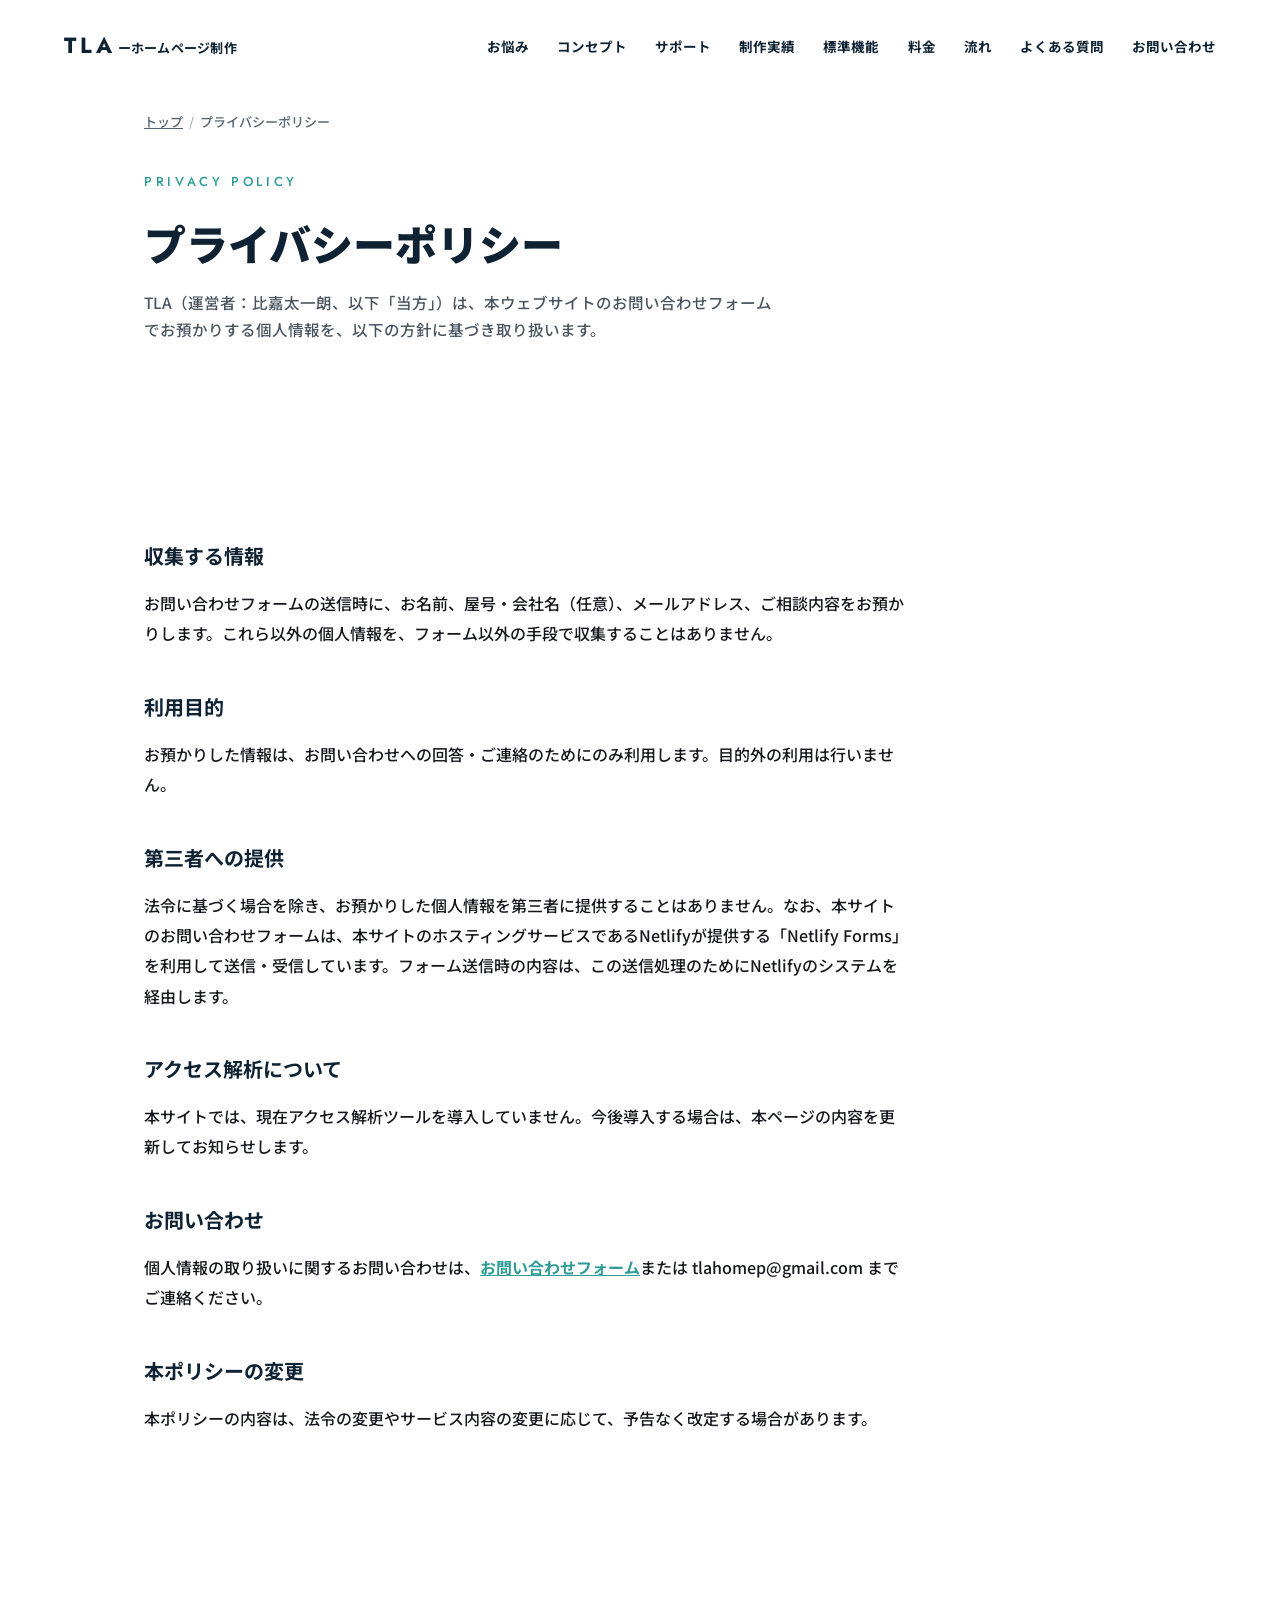
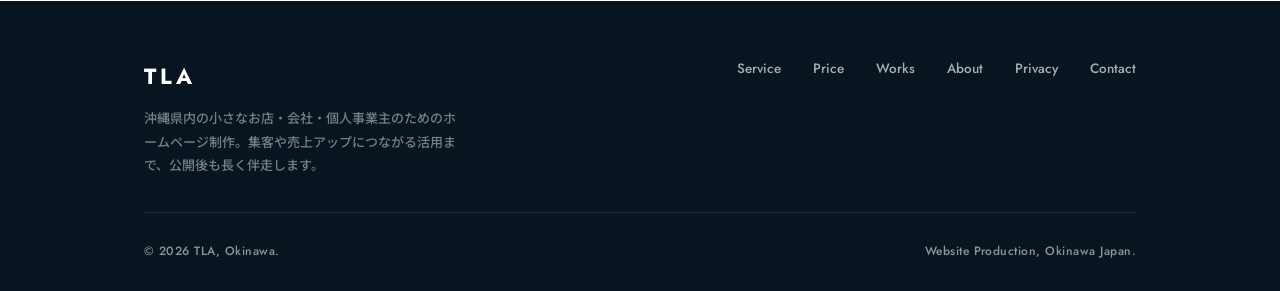
==== commit 78ac061d: "お問い合わせフォームをNetlify Formsに切り替え、サンプル画像の視認性を修正 - Web3Formsがnetlify.appサブドメインからの送信を標準でブロックしていたため、   Netl" ====
--- a/privacy/index.html
+++ b/privacy/index.html
@@ -92,7 +92,7 @@
         <p>お預かりした情報は、お問い合わせへの回答・ご連絡のためにのみ利用します。目的外の利用は行いません。</p>
 
         <h2>第三者への提供</h2>
-        <p>法令に基づく場合を除き、お預かりした個人情報を第三者に提供することはありません。なお、本サイトのお問い合わせフォームは、送信処理のためにフォーム送信サービス「Web3Forms」を利用しています。フォーム送信時の内容は、この送信処理のためにWeb3Formsのシステムを経由します。</p>
+        <p>法令に基づく場合を除き、お預かりした個人情報を第三者に提供することはありません。なお、本サイトのお問い合わせフォームは、本サイトのホスティングサービスであるNetlifyが提供する「Netlify Forms」を利用して送信・受信しています。フォーム送信時の内容は、この送信処理のためにNetlifyのシステムを経由します。</p>
 
         <h2>アクセス解析について</h2>
         <p>本サイトでは、現在アクセス解析ツールを導入していません。今後導入する場合は、本ページの内容を更新してお知らせします。</p>
--- a/css/style.css
+++ b/css/style.css
@@ -1380,6 +1380,10 @@
   background: linear-gradient(135deg, #175a54, #0e2233);
 }
 
+.work-card--sample .work-thumb img {
+  filter: brightness(1.35) contrast(1.05);
+}
+
 .work-thumb--next {
   background: linear-gradient(135deg, var(--color-off), var(--color-mist));
 }
